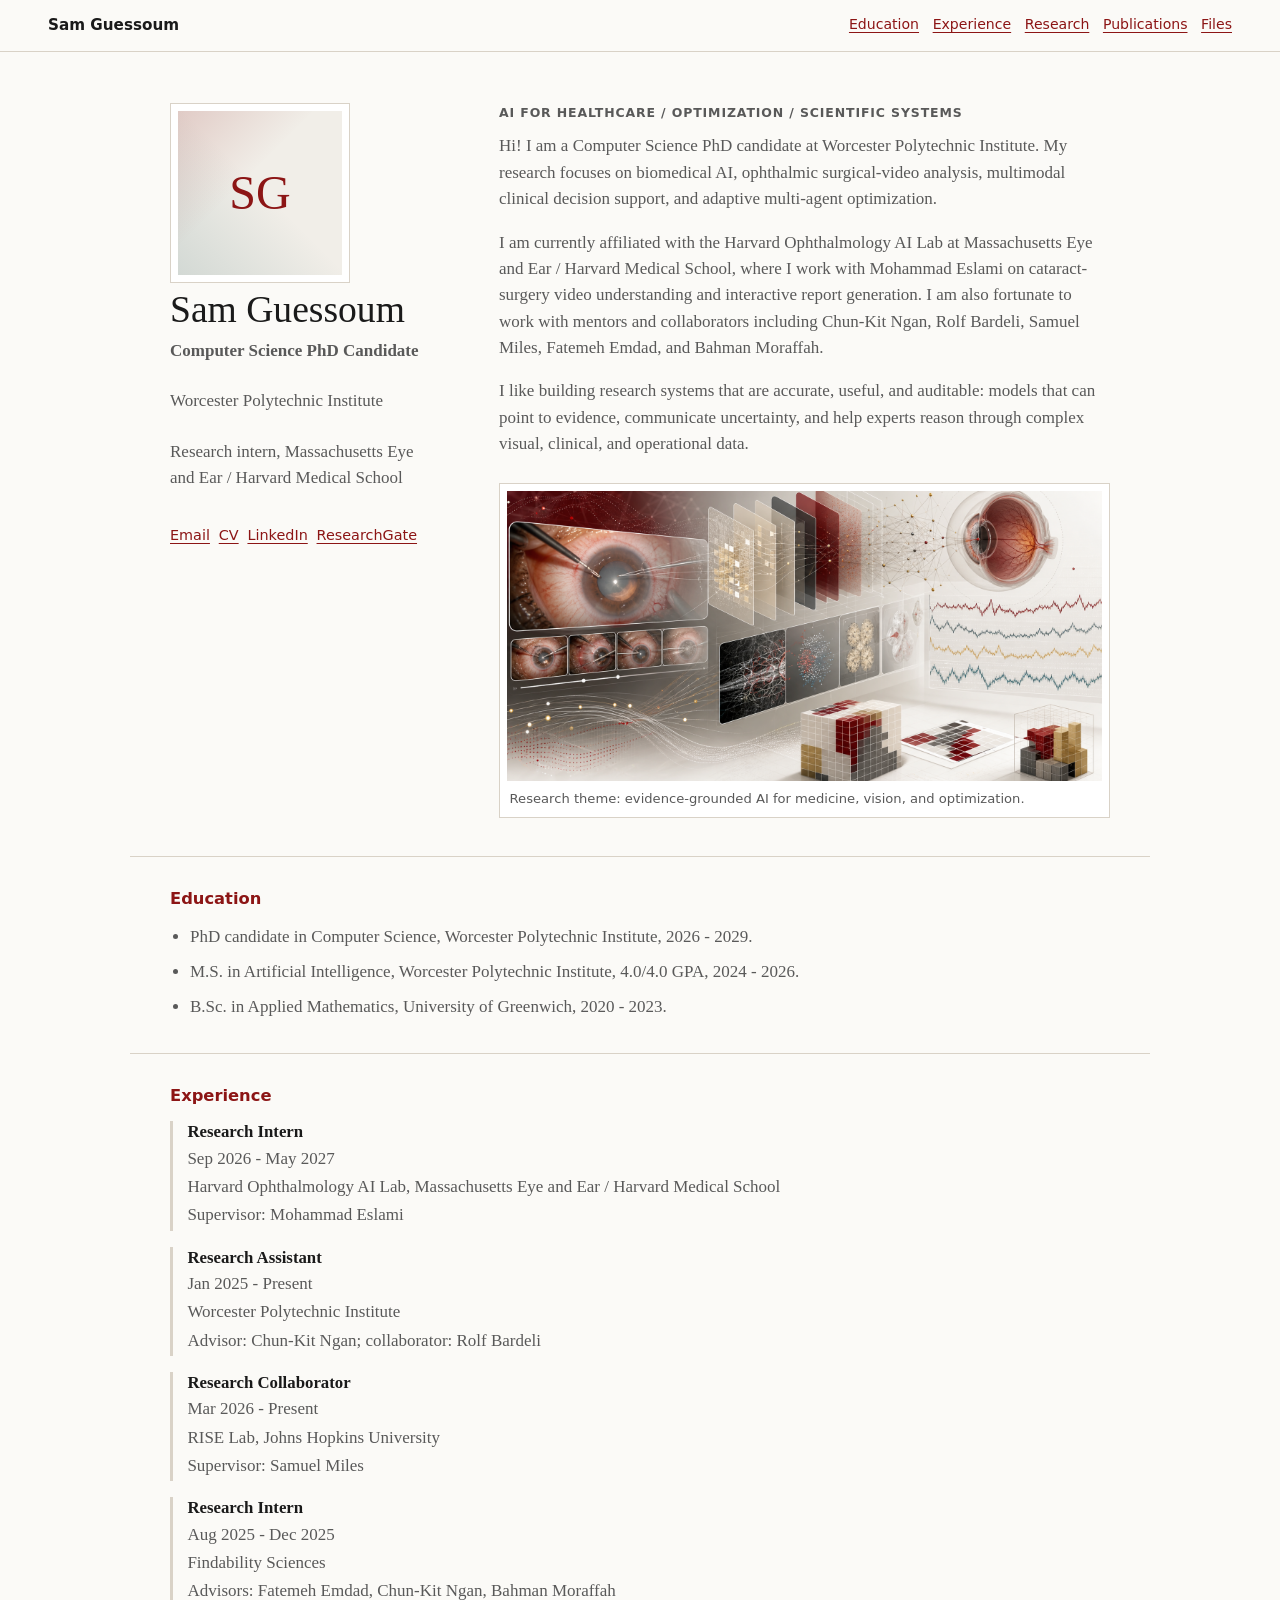
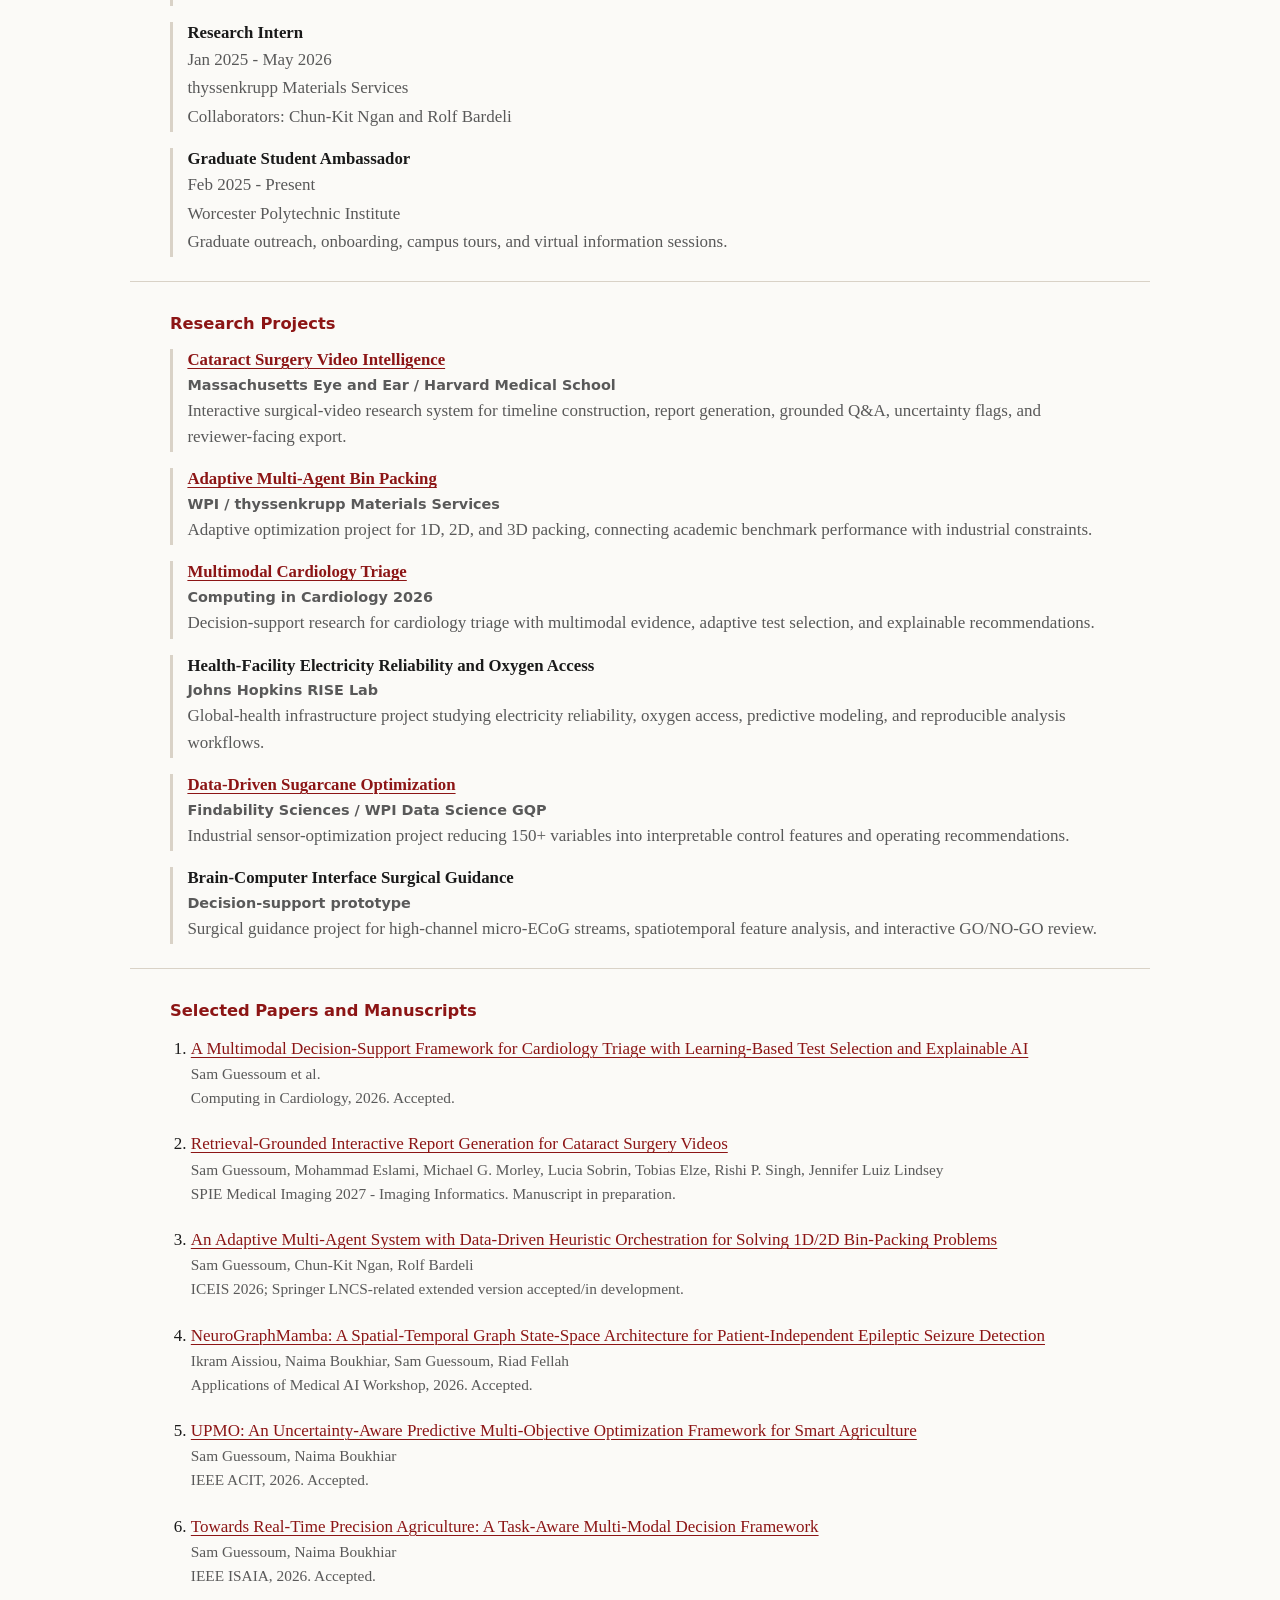
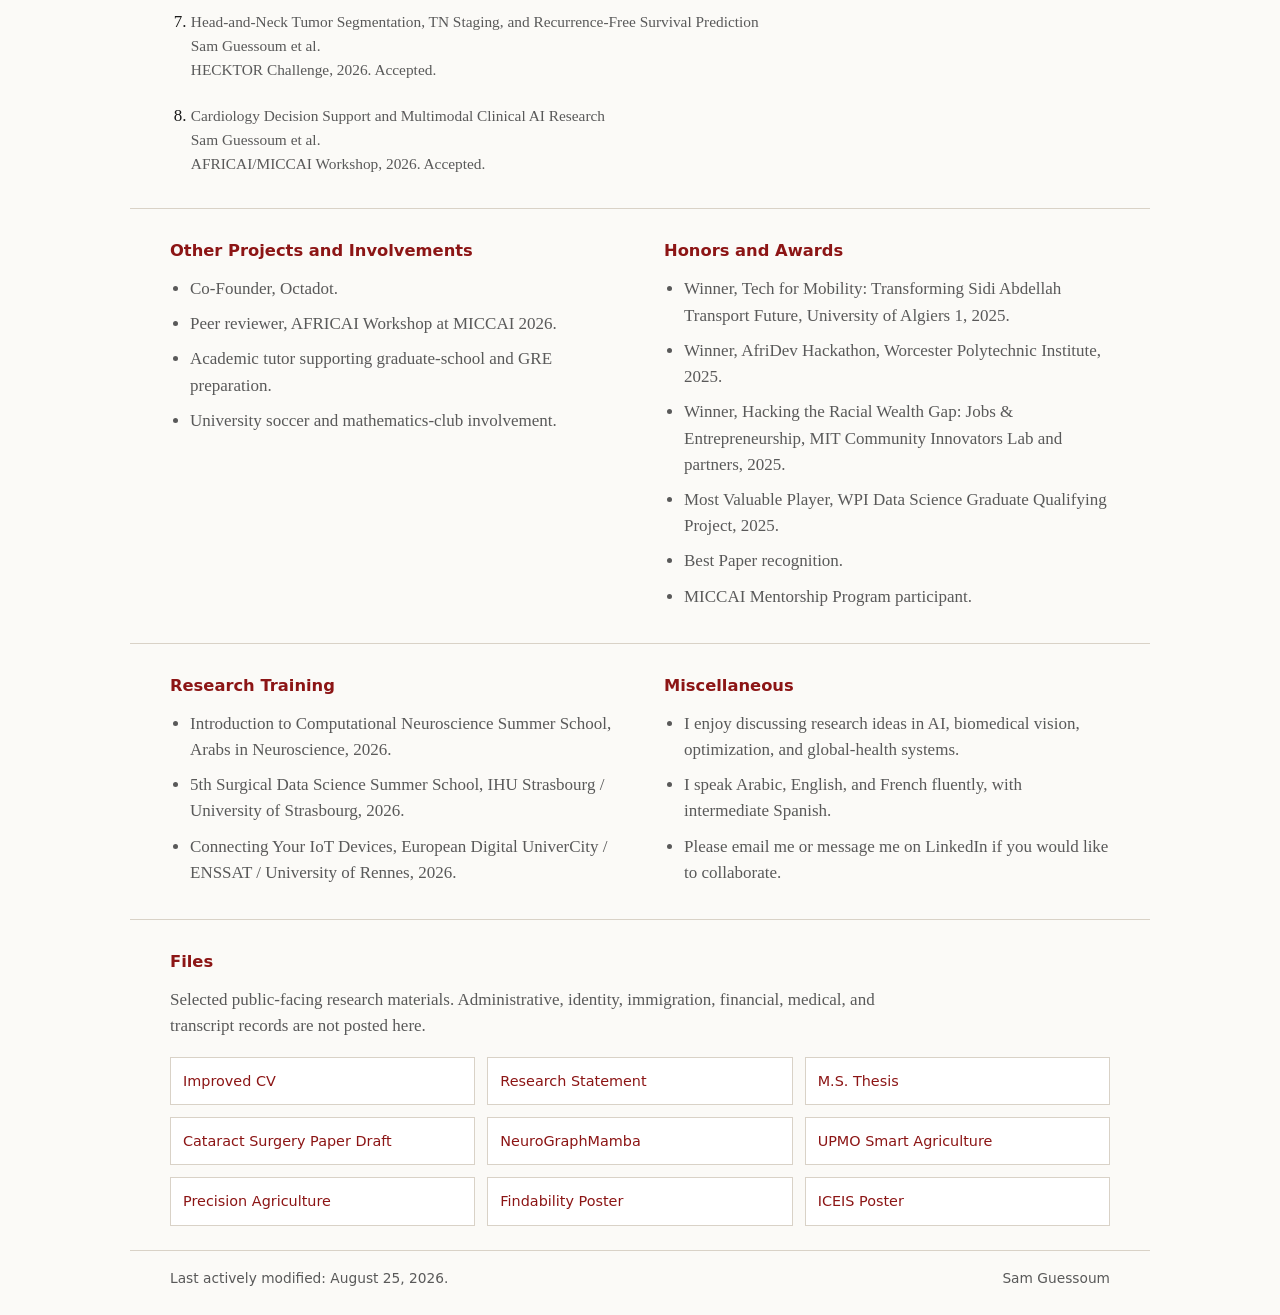
==== index.html @ 472cf91d "Create academic research portfolio" ====
<!doctype html>
<html lang="en">
  <head>
    <meta charset="utf-8">
    <meta name="viewport" content="width=device-width, initial-scale=1">
    <title>Sam Guessoum | AI Research Portfolio</title>
    <meta name="description" content="Research portfolio for Sam Guessoum, WPI Computer Science PhD candidate and Massachusetts Eye and Ear / Harvard Medical School research intern.">
    <link rel="stylesheet" href="styles.css">
  </head>
  <body>
    <header class="site-header">
      <a class="wordmark" href="#top">Sam Guessoum</a>
      <nav aria-label="Main navigation">
        <a href="#education">Education</a>
        <a href="#experience">Experience</a>
        <a href="#research">Research</a>
        <a href="#publications">Publications</a>
        <a href="#files">Files</a>
      </nav>
    </header>

    <main>
      <section class="intro" id="top">
        <aside class="profile-card">
          <div class="portrait-wrap">
            <div class="portrait" aria-label="Sam Guessoum portrait placeholder">SG</div>
          </div>
          <h1>Sam Guessoum</h1>
          <p class="role">Computer Science PhD Candidate</p>
          <p>Worcester Polytechnic Institute</p>
          <p>Research intern, Massachusetts Eye and Ear / Harvard Medical School</p>
          <div class="link-row">
            <a href="mailto:msguessoum@wpi.edu">Email</a>
            <a href="files/Sam_Guessoum_Research_Resume_Improved.pdf">CV</a>
            <a href="https://www.linkedin.com/in/sam-guessoum-665b43162" target="_blank" rel="noreferrer">LinkedIn</a>
            <a href="https://www.researchgate.net/profile/Sam-Guessoum" target="_blank" rel="noreferrer">ResearchGate</a>
          </div>
        </aside>

        <div class="intro-copy">
          <p class="kicker">AI for healthcare / optimization / scientific systems</p>
          <p>
            Hi! I am a Computer Science PhD candidate at Worcester Polytechnic Institute.
            My research focuses on biomedical AI, ophthalmic surgical-video analysis,
            multimodal clinical decision support, and adaptive multi-agent optimization.
          </p>
          <p>
            I am currently affiliated with the Harvard Ophthalmology AI Lab at
            Massachusetts Eye and Ear / Harvard Medical School, where I work with
            Mohammad Eslami on cataract-surgery video understanding and interactive
            report generation. I am also fortunate to work with mentors and
            collaborators including Chun-Kit Ngan, Rolf Bardeli, Samuel Miles,
            Fatemeh Emdad, and Bahman Moraffah.
          </p>
          <p>
            I like building research systems that are accurate, useful, and auditable:
            models that can point to evidence, communicate uncertainty, and help
            experts reason through complex visual, clinical, and operational data.
          </p>
          <figure class="research-image">
            <img src="images/research-visual.png" alt="Biomedical AI and optimization research visual">
            <figcaption>Research theme: evidence-grounded AI for medicine, vision, and optimization.</figcaption>
          </figure>
        </div>
      </section>

      <section class="section" id="education">
        <h2>Education</h2>
        <ul>
          <li>PhD candidate in Computer Science, Worcester Polytechnic Institute, 2026 - 2029.</li>
          <li>M.S. in Artificial Intelligence, Worcester Polytechnic Institute, 4.0/4.0 GPA, 2024 - 2026.</li>
          <li>B.Sc. in Applied Mathematics, University of Greenwich, 2020 - 2023.</li>
        </ul>
      </section>

      <section class="section" id="experience">
        <h2>Experience</h2>
        <div class="experience-list">
          <article>
            <h3>Research Intern</h3>
            <p>Sep 2026 - May 2027</p>
            <p>Harvard Ophthalmology AI Lab, Massachusetts Eye and Ear / Harvard Medical School</p>
            <p>Supervisor: Mohammad Eslami</p>
          </article>
          <article>
            <h3>Research Assistant</h3>
            <p>Jan 2025 - Present</p>
            <p>Worcester Polytechnic Institute</p>
            <p>Advisor: Chun-Kit Ngan; collaborator: Rolf Bardeli</p>
          </article>
          <article>
            <h3>Research Collaborator</h3>
            <p>Mar 2026 - Present</p>
            <p>RISE Lab, Johns Hopkins University</p>
            <p>Supervisor: Samuel Miles</p>
          </article>
          <article>
            <h3>Research Intern</h3>
            <p>Aug 2025 - Dec 2025</p>
            <p>Findability Sciences</p>
            <p>Advisors: Fatemeh Emdad, Chun-Kit Ngan, Bahman Moraffah</p>
          </article>
          <article>
            <h3>Research Intern</h3>
            <p>Jan 2025 - May 2026</p>
            <p>thyssenkrupp Materials Services</p>
            <p>Collaborators: Chun-Kit Ngan and Rolf Bardeli</p>
          </article>
          <article>
            <h3>Graduate Student Ambassador</h3>
            <p>Feb 2025 - Present</p>
            <p>Worcester Polytechnic Institute</p>
            <p>Graduate outreach, onboarding, campus tours, and virtual information sessions.</p>
          </article>
        </div>
      </section>

      <section class="section" id="research">
        <h2>Research Projects</h2>
        <div class="project-list">
          <article>
            <h3><a href="files/Cataract_Surgery_Report_Generation_SPIE_2027_Draft.pdf">Cataract Surgery Video Intelligence</a></h3>
            <p class="status">Massachusetts Eye and Ear / Harvard Medical School</p>
            <p>Interactive surgical-video research system for timeline construction, report generation, grounded Q&A, uncertainty flags, and reviewer-facing export.</p>
          </article>
          <article>
            <h3><a href="files/Sam_Guessoum_MS_Thesis_Bin_Packing.pdf">Adaptive Multi-Agent Bin Packing</a></h3>
            <p class="status">WPI / thyssenkrupp Materials Services</p>
            <p>Adaptive optimization project for 1D, 2D, and 3D packing, connecting academic benchmark performance with industrial constraints.</p>
          </article>
          <article>
            <h3><a href="https://cinc.org/2026/Program/accepted/551.html" target="_blank" rel="noreferrer">Multimodal Cardiology Triage</a></h3>
            <p class="status">Computing in Cardiology 2026</p>
            <p>Decision-support research for cardiology triage with multimodal evidence, adaptive test selection, and explainable recommendations.</p>
          </article>
          <article>
            <h3>Health-Facility Electricity Reliability and Oxygen Access</h3>
            <p class="status">Johns Hopkins RISE Lab</p>
            <p>Global-health infrastructure project studying electricity reliability, oxygen access, predictive modeling, and reproducible analysis workflows.</p>
          </article>
          <article>
            <h3><a href="files/Data_Driven_Optimization_Sugarcane_Milling_Poster.pdf">Data-Driven Sugarcane Optimization</a></h3>
            <p class="status">Findability Sciences / WPI Data Science GQP</p>
            <p>Industrial sensor-optimization project reducing 150+ variables into interpretable control features and operating recommendations.</p>
          </article>
          <article>
            <h3>Brain-Computer Interface Surgical Guidance</h3>
            <p class="status">Decision-support prototype</p>
            <p>Surgical guidance project for high-channel micro-ECoG streams, spatiotemporal feature analysis, and interactive GO/NO-GO review.</p>
          </article>
        </div>
      </section>

      <section class="section" id="publications">
        <h2>Selected Papers and Manuscripts</h2>
        <ol class="paper-list">
          <li>
            <a href="https://cinc.org/2026/Program/accepted/551.html" target="_blank" rel="noreferrer">A Multimodal Decision-Support Framework for Cardiology Triage with Learning-Based Test Selection and Explainable AI</a>
            <span>Sam Guessoum et al.</span>
            <span>Computing in Cardiology, 2026. Accepted.</span>
          </li>
          <li>
            <a href="files/Cataract_Surgery_Report_Generation_SPIE_2027_Draft.pdf">Retrieval-Grounded Interactive Report Generation for Cataract Surgery Videos</a>
            <span>Sam Guessoum, Mohammad Eslami, Michael G. Morley, Lucia Sobrin, Tobias Elze, Rishi P. Singh, Jennifer Luiz Lindsey</span>
            <span>SPIE Medical Imaging 2027 - Imaging Informatics. Manuscript in preparation.</span>
          </li>
          <li>
            <a href="https://www.researchgate.net/publication/403581738_An_Adaptive_Multi-Agent_System_with_Data-Driven_Heuristic_Orchestration_for_Solving_1D2D_Bin-Packing_Problems" target="_blank" rel="noreferrer">An Adaptive Multi-Agent System with Data-Driven Heuristic Orchestration for Solving 1D/2D Bin-Packing Problems</a>
            <span>Sam Guessoum, Chun-Kit Ngan, Rolf Bardeli</span>
            <span>ICEIS 2026; Springer LNCS-related extended version accepted/in development.</span>
          </li>
          <li>
            <a href="files/NeuroGraphMamba_AMAI_2026.pdf">NeuroGraphMamba: A Spatial-Temporal Graph State-Space Architecture for Patient-Independent Epileptic Seizure Detection</a>
            <span>Ikram Aissiou, Naima Boukhiar, Sam Guessoum, Riad Fellah</span>
            <span>Applications of Medical AI Workshop, 2026. Accepted.</span>
          </li>
          <li>
            <a href="files/UPMO_ACIT_2026.pdf">UPMO: An Uncertainty-Aware Predictive Multi-Objective Optimization Framework for Smart Agriculture</a>
            <span>Sam Guessoum, Naima Boukhiar</span>
            <span>IEEE ACIT, 2026. Accepted.</span>
          </li>
          <li>
            <a href="files/Towards_RealTime_Precision_Agriculture_ISAIA_2026.pdf">Towards Real-Time Precision Agriculture: A Task-Aware Multi-Modal Decision Framework</a>
            <span>Sam Guessoum, Naima Boukhiar</span>
            <span>IEEE ISAIA, 2026. Accepted.</span>
          </li>
          <li>
            <span>Head-and-Neck Tumor Segmentation, TN Staging, and Recurrence-Free Survival Prediction</span>
            <span>Sam Guessoum et al.</span>
            <span>HECKTOR Challenge, 2026. Accepted.</span>
          </li>
          <li>
            <span>Cardiology Decision Support and Multimodal Clinical AI Research</span>
            <span>Sam Guessoum et al.</span>
            <span>AFRICAI/MICCAI Workshop, 2026. Accepted.</span>
          </li>
        </ol>
      </section>

      <section class="section split">
        <div>
          <h2>Other Projects and Involvements</h2>
          <ul>
            <li>Co-Founder, Octadot.</li>
            <li>Peer reviewer, AFRICAI Workshop at MICCAI 2026.</li>
            <li>Academic tutor supporting graduate-school and GRE preparation.</li>
            <li>University soccer and mathematics-club involvement.</li>
          </ul>
        </div>
        <div>
          <h2>Honors and Awards</h2>
          <ul>
            <li>Winner, Tech for Mobility: Transforming Sidi Abdellah Transport Future, University of Algiers 1, 2025.</li>
            <li>Winner, AfriDev Hackathon, Worcester Polytechnic Institute, 2025.</li>
            <li>Winner, Hacking the Racial Wealth Gap: Jobs & Entrepreneurship, MIT Community Innovators Lab and partners, 2025.</li>
            <li>Most Valuable Player, WPI Data Science Graduate Qualifying Project, 2025.</li>
            <li>Best Paper recognition.</li>
            <li>MICCAI Mentorship Program participant.</li>
          </ul>
        </div>
      </section>

      <section class="section split">
        <div>
          <h2>Research Training</h2>
          <ul>
            <li>Introduction to Computational Neuroscience Summer School, Arabs in Neuroscience, 2026.</li>
            <li>5th Surgical Data Science Summer School, IHU Strasbourg / University of Strasbourg, 2026.</li>
            <li>Connecting Your IoT Devices, European Digital UniverCity / ENSSAT / University of Rennes, 2026.</li>
          </ul>
        </div>
        <div>
          <h2>Miscellaneous</h2>
          <ul>
            <li>I enjoy discussing research ideas in AI, biomedical vision, optimization, and global-health systems.</li>
            <li>I speak Arabic, English, and French fluently, with intermediate Spanish.</li>
            <li>Please email me or message me on LinkedIn if you would like to collaborate.</li>
          </ul>
        </div>
      </section>

      <section class="section files-section" id="files">
        <h2>Files</h2>
        <p>
          Selected public-facing research materials. Administrative, identity,
          immigration, financial, medical, and transcript records are not posted here.
        </p>
        <div class="file-grid">
          <a href="files/Sam_Guessoum_Research_Resume_Improved.pdf">Improved CV</a>
          <a href="files/Sam_Guessoum_Research_Statement.pdf">Research Statement</a>
          <a href="files/Sam_Guessoum_MS_Thesis_Bin_Packing.pdf">M.S. Thesis</a>
          <a href="files/Cataract_Surgery_Report_Generation_SPIE_2027_Draft.pdf">Cataract Surgery Paper Draft</a>
          <a href="files/NeuroGraphMamba_AMAI_2026.pdf">NeuroGraphMamba</a>
          <a href="files/UPMO_ACIT_2026.pdf">UPMO Smart Agriculture</a>
          <a href="files/Towards_RealTime_Precision_Agriculture_ISAIA_2026.pdf">Precision Agriculture</a>
          <a href="files/Data_Driven_Optimization_Sugarcane_Milling_Poster.pdf">Findability Poster</a>
          <a href="files/Adaptive_Multi_Agent_Bin_Packing_Poster_ICEIS_2026.pdf">ICEIS Poster</a>
        </div>
      </section>
    </main>

    <footer>
      <span>Last actively modified: August 25, 2026.</span>
      <span>Sam Guessoum</span>
    </footer>
  </body>
</html>
---- styles.css ----
:root {
  --page: #fbfaf7;
  --ink: #1a1a1a;
  --muted: #595959;
  --line: #d9d2c7;
  --link: #8c1515;
  --soft: #f1eee8;
  --paper: #ffffff;
}

* {
  box-sizing: border-box;
}

html {
  scroll-behavior: smooth;
}

body {
  margin: 0;
  background: var(--page);
  color: var(--ink);
  font-family: Georgia, "Times New Roman", serif;
  font-size: 17px;
  line-height: 1.55;
}

a {
  color: var(--link);
  text-decoration: underline;
  text-decoration-thickness: 1px;
  text-underline-offset: 3px;
}

a:hover {
  color: #5f0f0f;
}

img {
  max-width: 100%;
}

.site-header {
  position: sticky;
  top: 0;
  z-index: 10;
  display: flex;
  align-items: center;
  justify-content: space-between;
  gap: 1rem;
  border-bottom: 1px solid var(--line);
  background: rgb(251 250 247 / 94%);
  padding: 0.85rem clamp(1.1rem, 4vw, 3rem);
  backdrop-filter: blur(14px);
}

.wordmark {
  color: var(--ink);
  font-family: ui-sans-serif, system-ui, -apple-system, BlinkMacSystemFont, "Segoe UI", sans-serif;
  font-size: 0.95rem;
  font-weight: 750;
  text-decoration: none;
}

.site-header nav {
  display: flex;
  flex-wrap: wrap;
  gap: 0.85rem;
  font-family: ui-sans-serif, system-ui, -apple-system, BlinkMacSystemFont, "Segoe UI", sans-serif;
  font-size: 0.88rem;
}

.intro,
.section,
footer {
  max-width: 1020px;
  margin: 0 auto;
  padding-left: clamp(1.1rem, 4vw, 2.5rem);
  padding-right: clamp(1.1rem, 4vw, 2.5rem);
}

.intro {
  display: grid;
  grid-template-columns: 265px minmax(0, 1fr);
  gap: clamp(2rem, 6vw, 4rem);
  align-items: start;
  padding-top: 3.2rem;
  padding-bottom: 2.4rem;
}

.profile-card {
  position: sticky;
  top: 5rem;
  display: grid;
  gap: 0.45rem;
}

.portrait-wrap {
  width: 180px;
  max-width: 100%;
  border: 1px solid var(--line);
  background: var(--paper);
  padding: 0.45rem;
}

.portrait {
  display: grid;
  width: 100%;
  aspect-ratio: 1;
  place-items: center;
  background:
    linear-gradient(135deg, rgb(140 21 21 / 16%), transparent 42%),
    linear-gradient(45deg, rgb(53 106 109 / 16%), transparent 52%),
    var(--soft);
  color: var(--link);
  font-size: 3rem;
}

h1,
h2,
h3,
p {
  margin-top: 0;
}

h1 {
  margin-bottom: 0.05rem;
  font-size: 2.35rem;
  font-weight: 500;
  line-height: 1.05;
}

h2 {
  margin-bottom: 0.8rem;
  color: var(--link);
  font-family: ui-sans-serif, system-ui, -apple-system, BlinkMacSystemFont, "Segoe UI", sans-serif;
  font-size: 1.02rem;
  font-weight: 780;
  letter-spacing: 0;
}

h3 {
  margin-bottom: 0.12rem;
  font-size: 1.05rem;
  line-height: 1.35;
}

.role {
  color: var(--link);
  font-weight: 700;
}

.profile-card p,
.intro-copy p,
.section p,
li,
footer {
  color: var(--muted);
}

.link-row {
  display: flex;
  flex-wrap: wrap;
  gap: 0.55rem;
  margin-top: 0.5rem;
  font-family: ui-sans-serif, system-ui, -apple-system, BlinkMacSystemFont, "Segoe UI", sans-serif;
  font-size: 0.9rem;
}

.kicker {
  margin-bottom: 0.7rem;
  color: var(--link);
  font-family: ui-sans-serif, system-ui, -apple-system, BlinkMacSystemFont, "Segoe UI", sans-serif;
  font-size: 0.78rem;
  font-weight: 780;
  letter-spacing: 0.07em;
  text-transform: uppercase;
}

.research-image {
  margin: 1.6rem 0 0;
  border: 1px solid var(--line);
  background: var(--paper);
  padding: 0.45rem;
}

.research-image img {
  display: block;
  aspect-ratio: 2.05;
  object-fit: cover;
}

.research-image figcaption {
  padding: 0.5rem 0.15rem 0;
  color: var(--muted);
  font-family: ui-sans-serif, system-ui, -apple-system, BlinkMacSystemFont, "Segoe UI", sans-serif;
  font-size: 0.82rem;
}

.section {
  border-top: 1px solid var(--line);
  padding-top: 1.8rem;
  padding-bottom: 1.5rem;
}

ul,
ol {
  margin: 0;
  padding-left: 1.25rem;
}

li {
  margin-bottom: 0.55rem;
}

.experience-list,
.project-list {
  display: grid;
  gap: 1rem;
}

.experience-list article,
.project-list article {
  border-left: 3px solid var(--line);
  padding-left: 0.9rem;
}

.experience-list p,
.project-list p {
  margin-bottom: 0.12rem;
}

.status {
  color: var(--link);
  font-family: ui-sans-serif, system-ui, -apple-system, BlinkMacSystemFont, "Segoe UI", sans-serif;
  font-size: 0.9rem;
  font-weight: 650;
}

.paper-list {
  display: grid;
  gap: 0.8rem;
  padding-left: 1.3rem;
}

.paper-list li {
  color: var(--ink);
}

.paper-list a,
.paper-list span {
  display: block;
}

.paper-list span {
  color: var(--muted);
  font-size: 0.96rem;
}

.split {
  display: grid;
  grid-template-columns: repeat(2, minmax(0, 1fr));
  gap: clamp(1.5rem, 4vw, 3rem);
}

.files-section p {
  max-width: 720px;
}

.file-grid {
  display: grid;
  grid-template-columns: repeat(3, minmax(0, 1fr));
  gap: 0.75rem;
  margin-top: 1rem;
  font-family: ui-sans-serif, system-ui, -apple-system, BlinkMacSystemFont, "Segoe UI", sans-serif;
  font-size: 0.9rem;
}

.file-grid a {
  border: 1px solid var(--line);
  background: var(--paper);
  padding: 0.75rem;
  text-decoration: none;
}

footer {
  display: flex;
  justify-content: space-between;
  gap: 1rem;
  border-top: 1px solid var(--line);
  padding-top: 1.1rem;
  padding-bottom: 1.6rem;
  font-family: ui-sans-serif, system-ui, -apple-system, BlinkMacSystemFont, "Segoe UI", sans-serif;
  font-size: 0.86rem;
}

@media (max-width: 760px) {
  .site-header,
  footer {
    align-items: flex-start;
    flex-direction: column;
  }

  .intro,
  .split,
  .file-grid {
    grid-template-columns: 1fr;
  }

  .profile-card {
    position: static;
  }

  .portrait-wrap {
    width: 150px;
  }
}
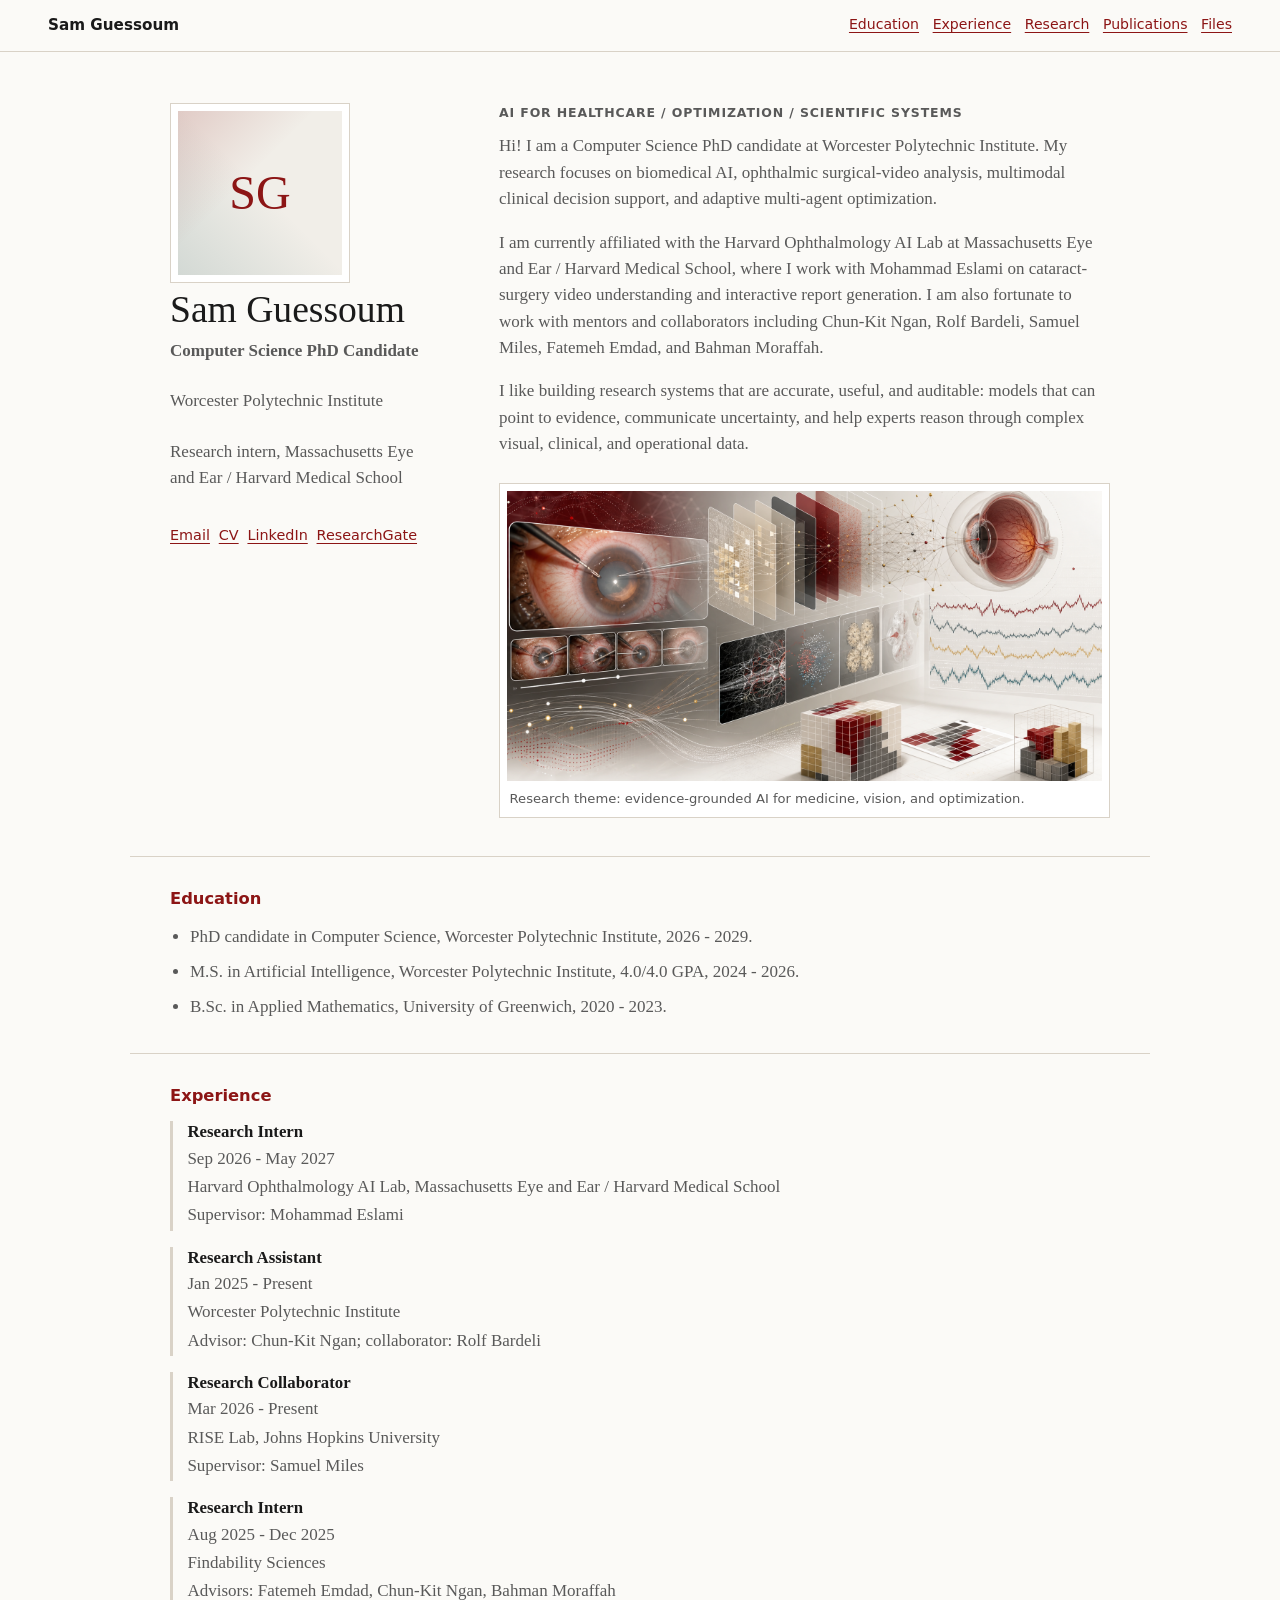
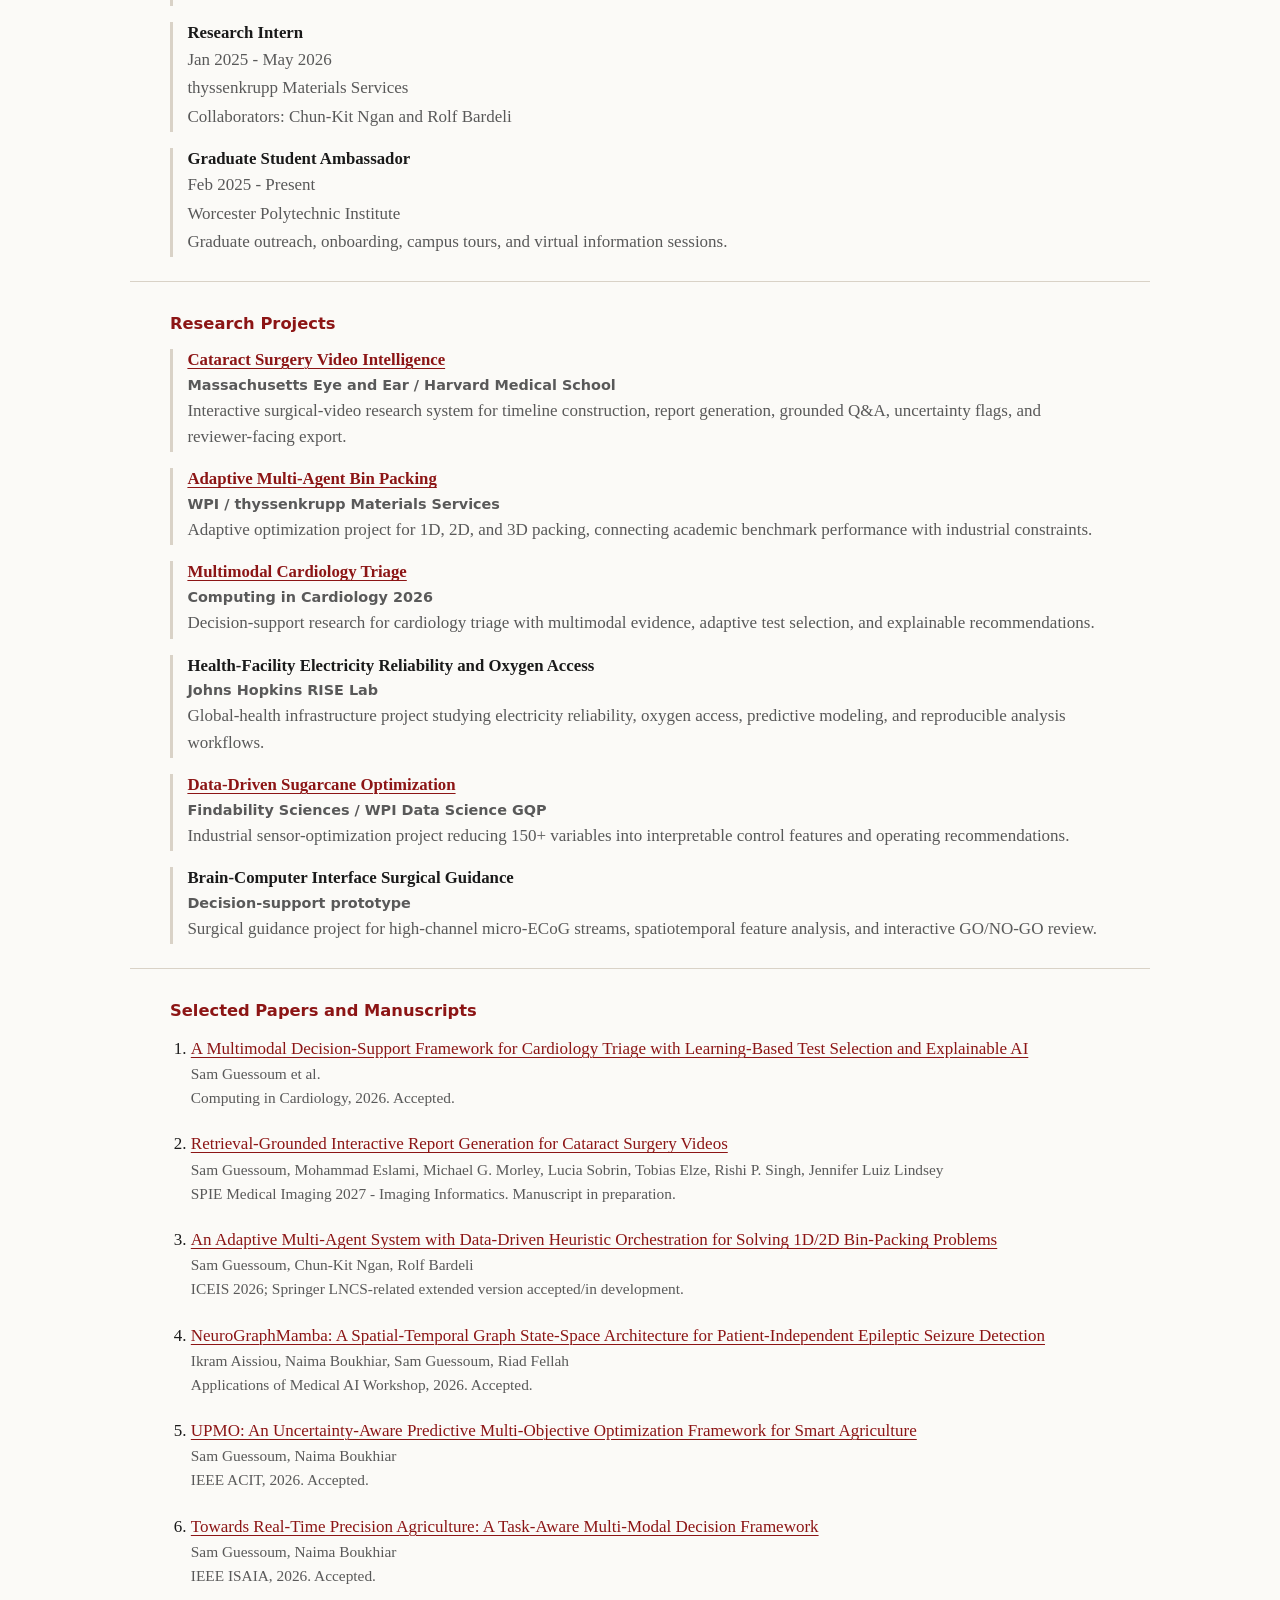
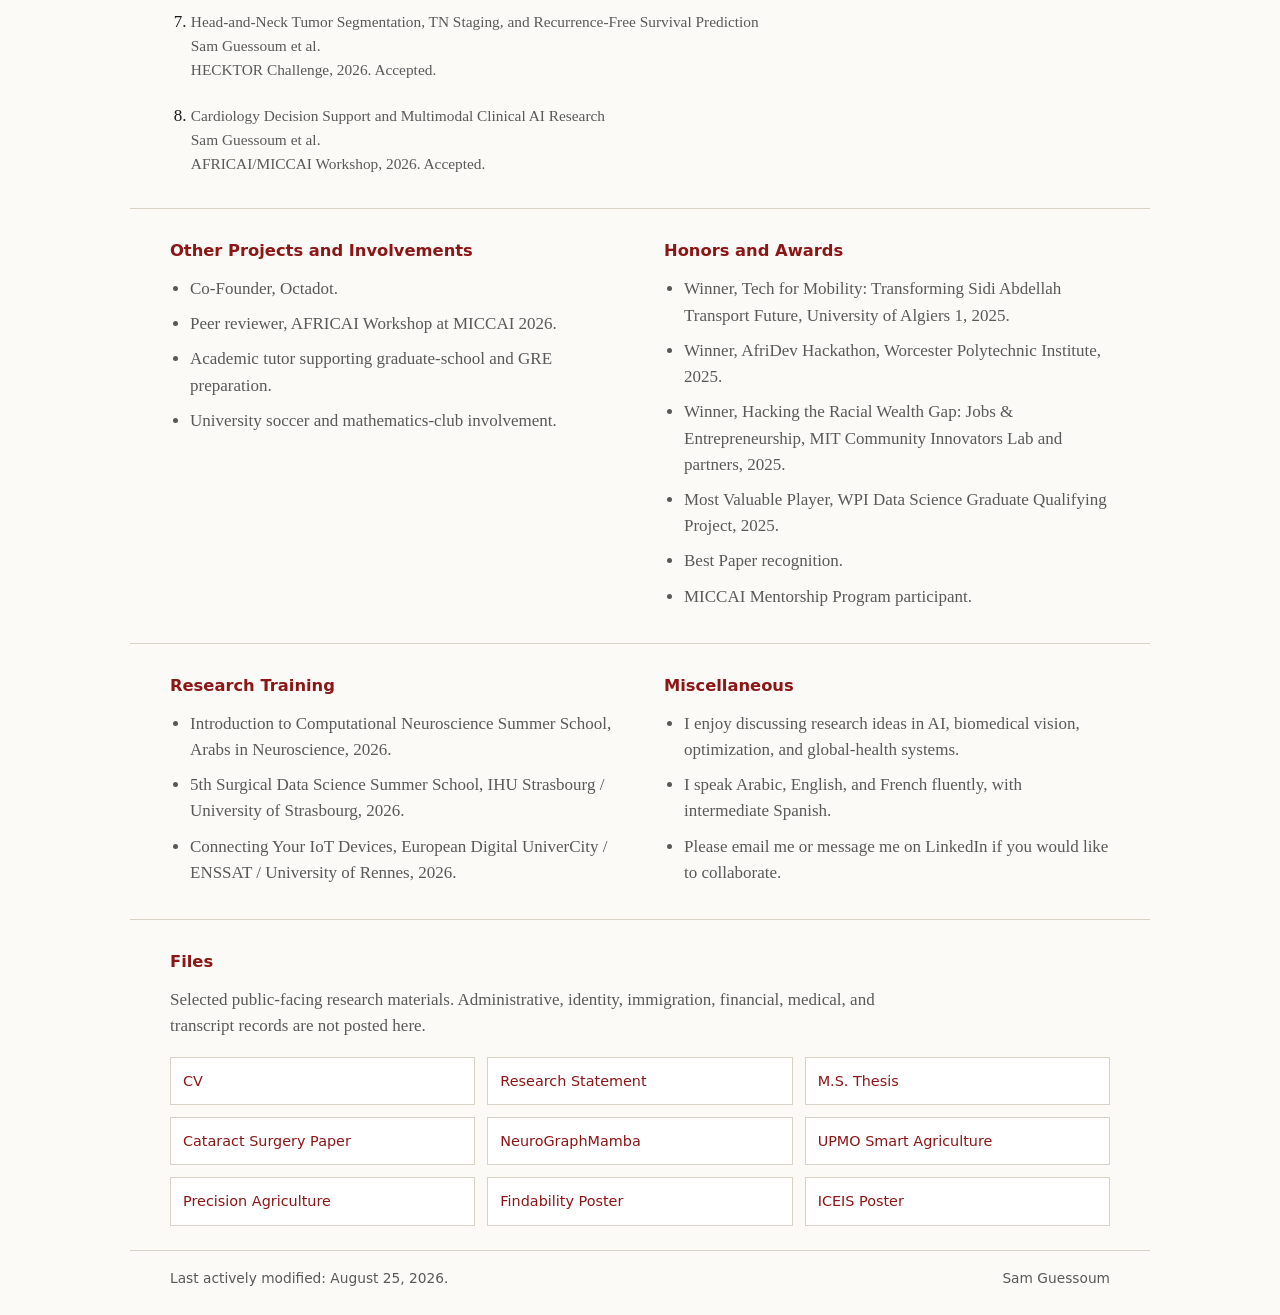
==== commit 869c3693: "Update CV and Cataract Surgery Paper links" ====
--- a/index.html
+++ b/index.html
@@ -246,10 +246,10 @@
           immigration, financial, medical, and transcript records are not posted here.
         </p>
         <div class="file-grid">
-          <a href="files/Sam_Guessoum_Research_Resume_Improved.pdf">Improved CV</a>
+          <a href="files/Sam_Guessoum_Research_Resume_Improved.pdf">CV</a>
           <a href="files/Sam_Guessoum_Research_Statement.pdf">Research Statement</a>
           <a href="files/Sam_Guessoum_MS_Thesis_Bin_Packing.pdf">M.S. Thesis</a>
-          <a href="files/Cataract_Surgery_Report_Generation_SPIE_2027_Draft.pdf">Cataract Surgery Paper Draft</a>
+          <a href="files/Cataract_Surgery_Report_Generation_SPIE_2027_Draft.pdf">Cataract Surgery Paper</a>
           <a href="files/NeuroGraphMamba_AMAI_2026.pdf">NeuroGraphMamba</a>
           <a href="files/UPMO_ACIT_2026.pdf">UPMO Smart Agriculture</a>
           <a href="files/Towards_RealTime_Precision_Agriculture_ISAIA_2026.pdf">Precision Agriculture</a>
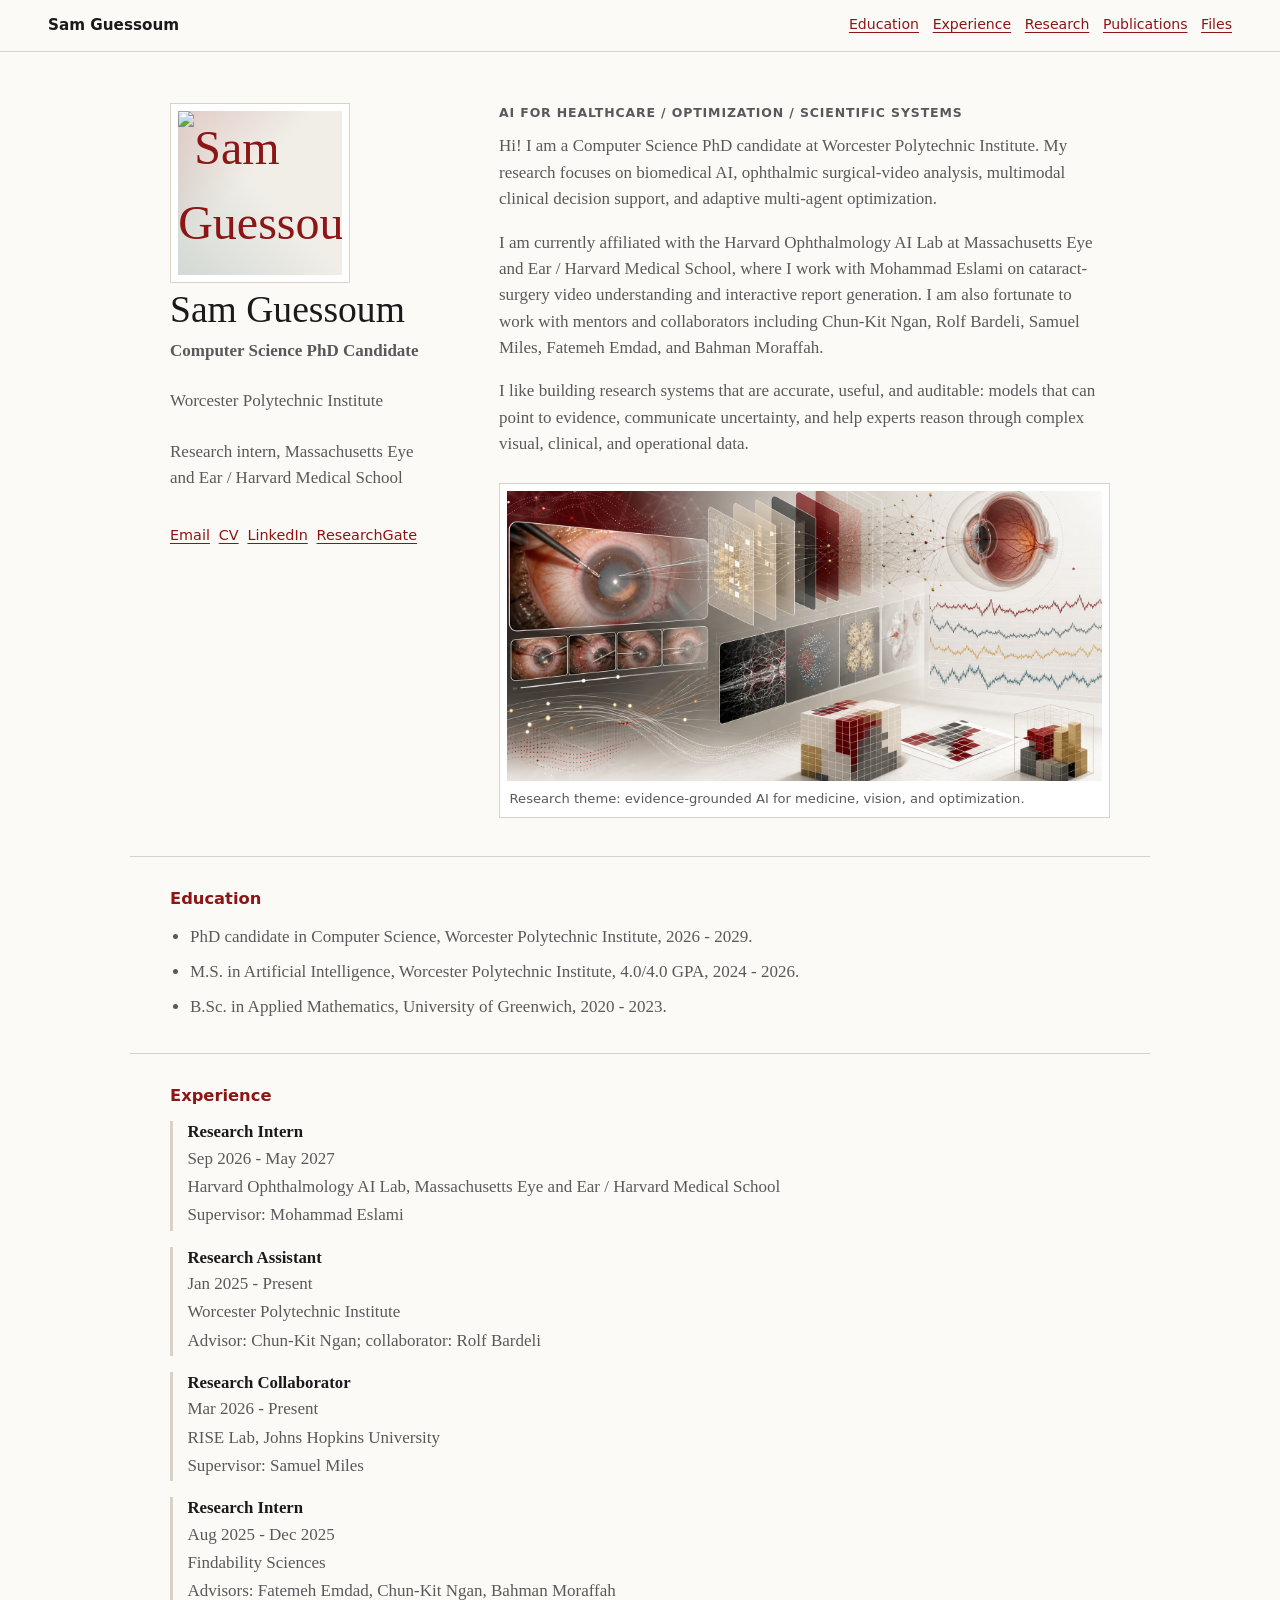
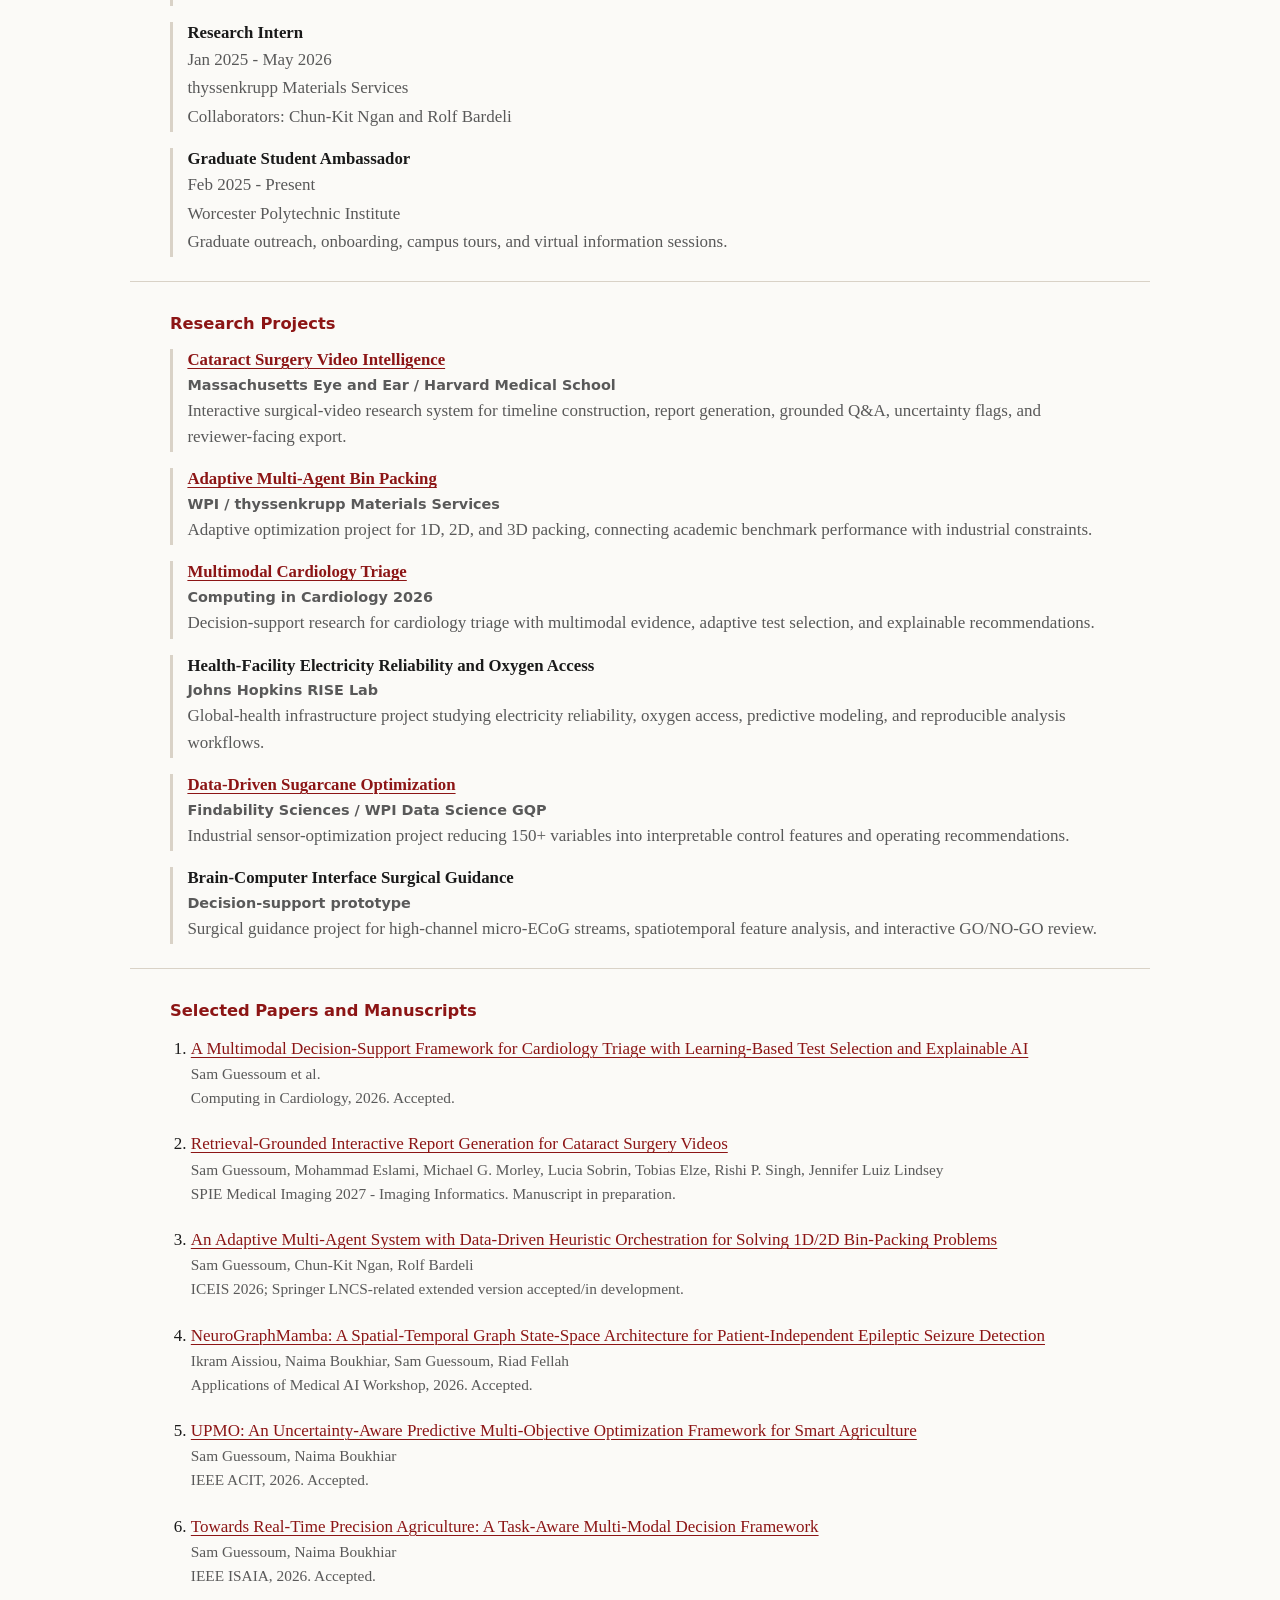
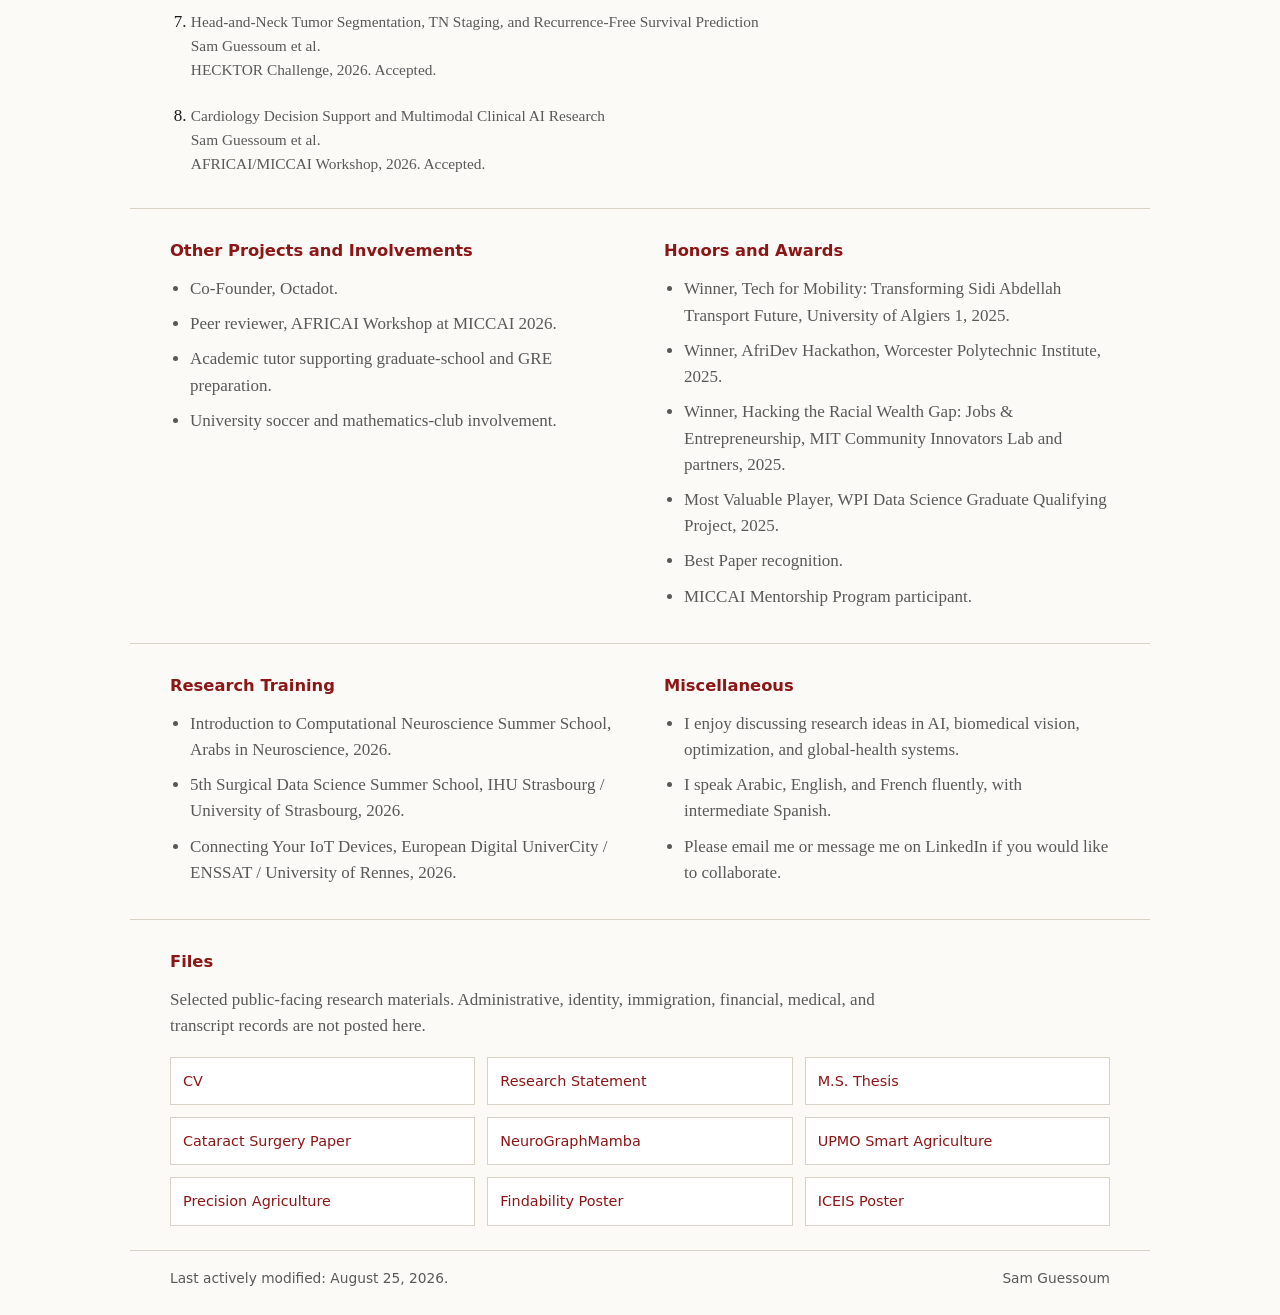
==== commit 0a8a629b: "Update profile image for Sam Guessoum Replaced portrait placeholder with an image of Sam Guessoum." ====
--- a/index.html
+++ b/index.html
@@ -22,9 +22,13 @@
     <main>
       <section class="intro" id="top">
         <aside class="profile-card">
-          <div class="portrait-wrap">
-            <div class="portrait" aria-label="Sam Guessoum portrait placeholder">SG</div>
-          </div>
+        <div class="portrait-wrap">
+        <img
+          class="portrait"
+          src="images/sam-conference-profile.png"
+          alt="Sam Guessoum speaking at an AI research conference"
+        >
+      </div>
           <h1>Sam Guessoum</h1>
           <p class="role">Computer Science PhD Candidate</p>
           <p>Worcester Polytechnic Institute</p>
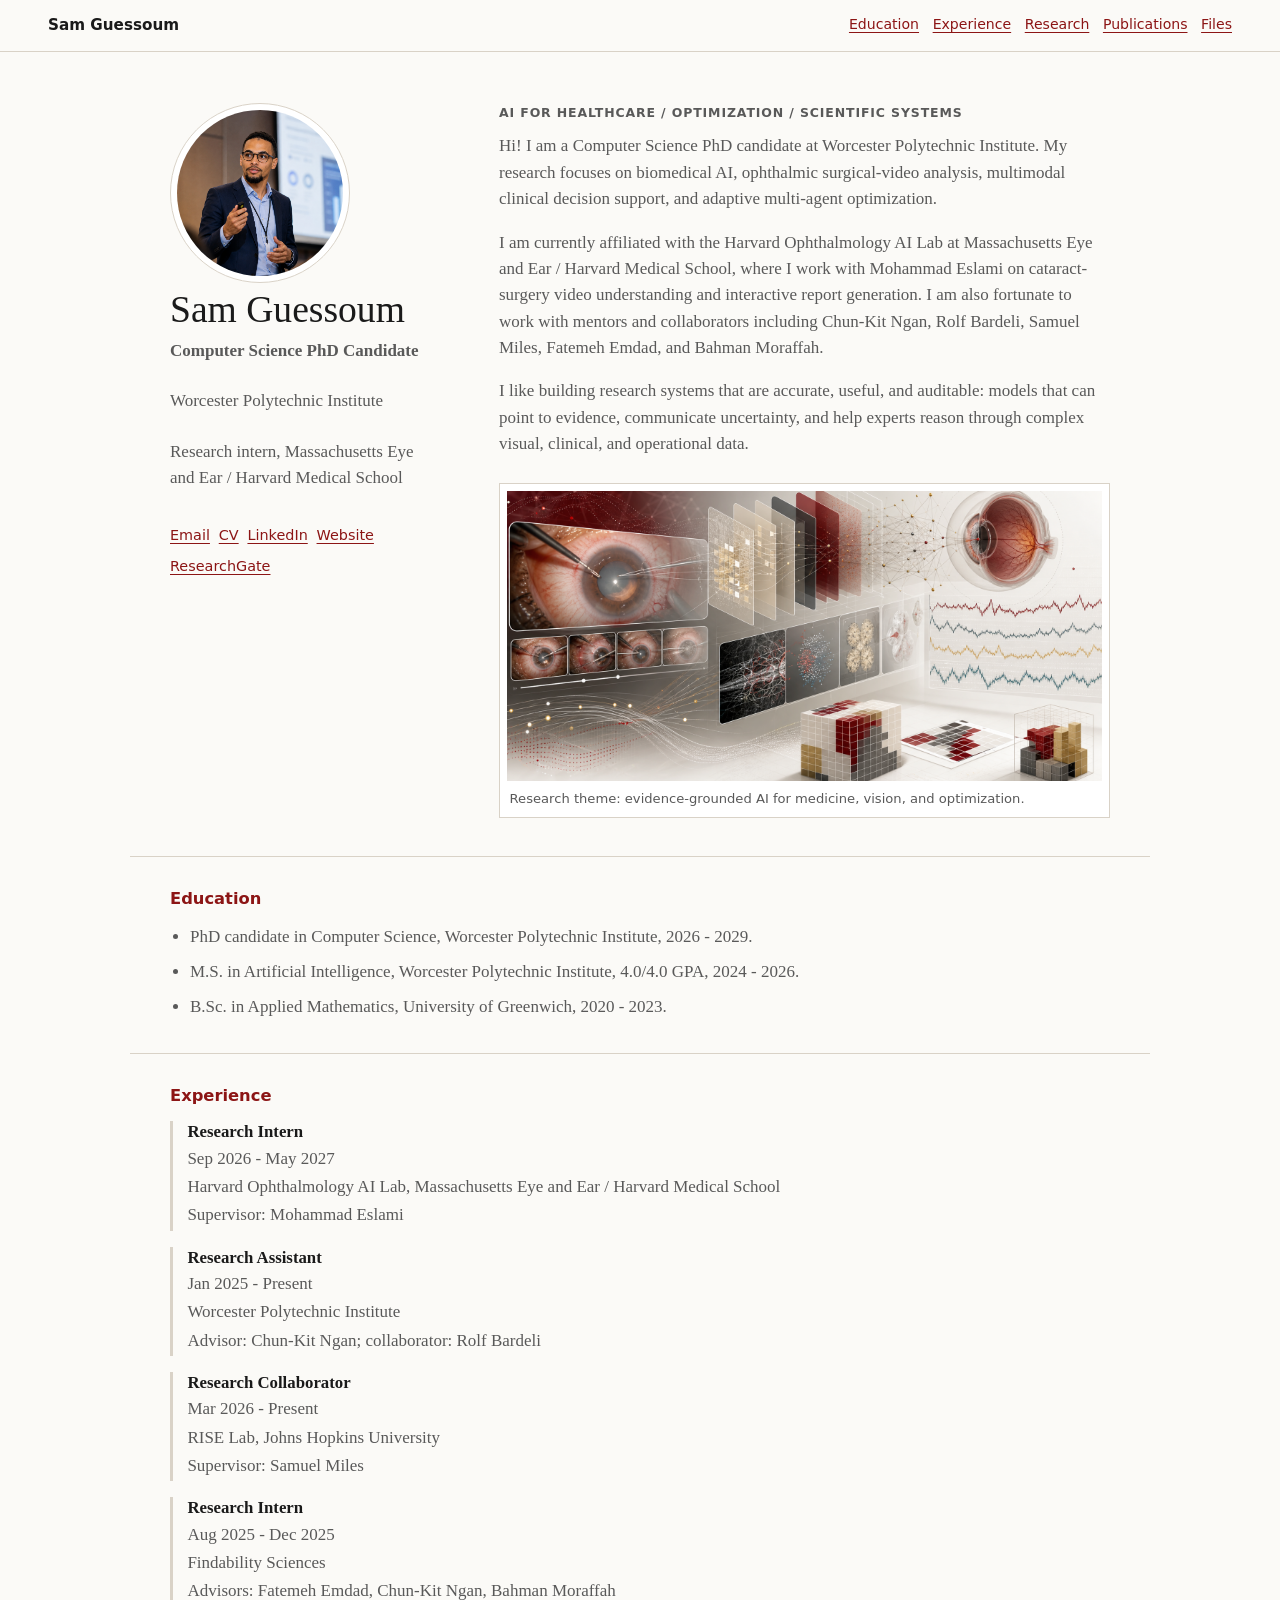
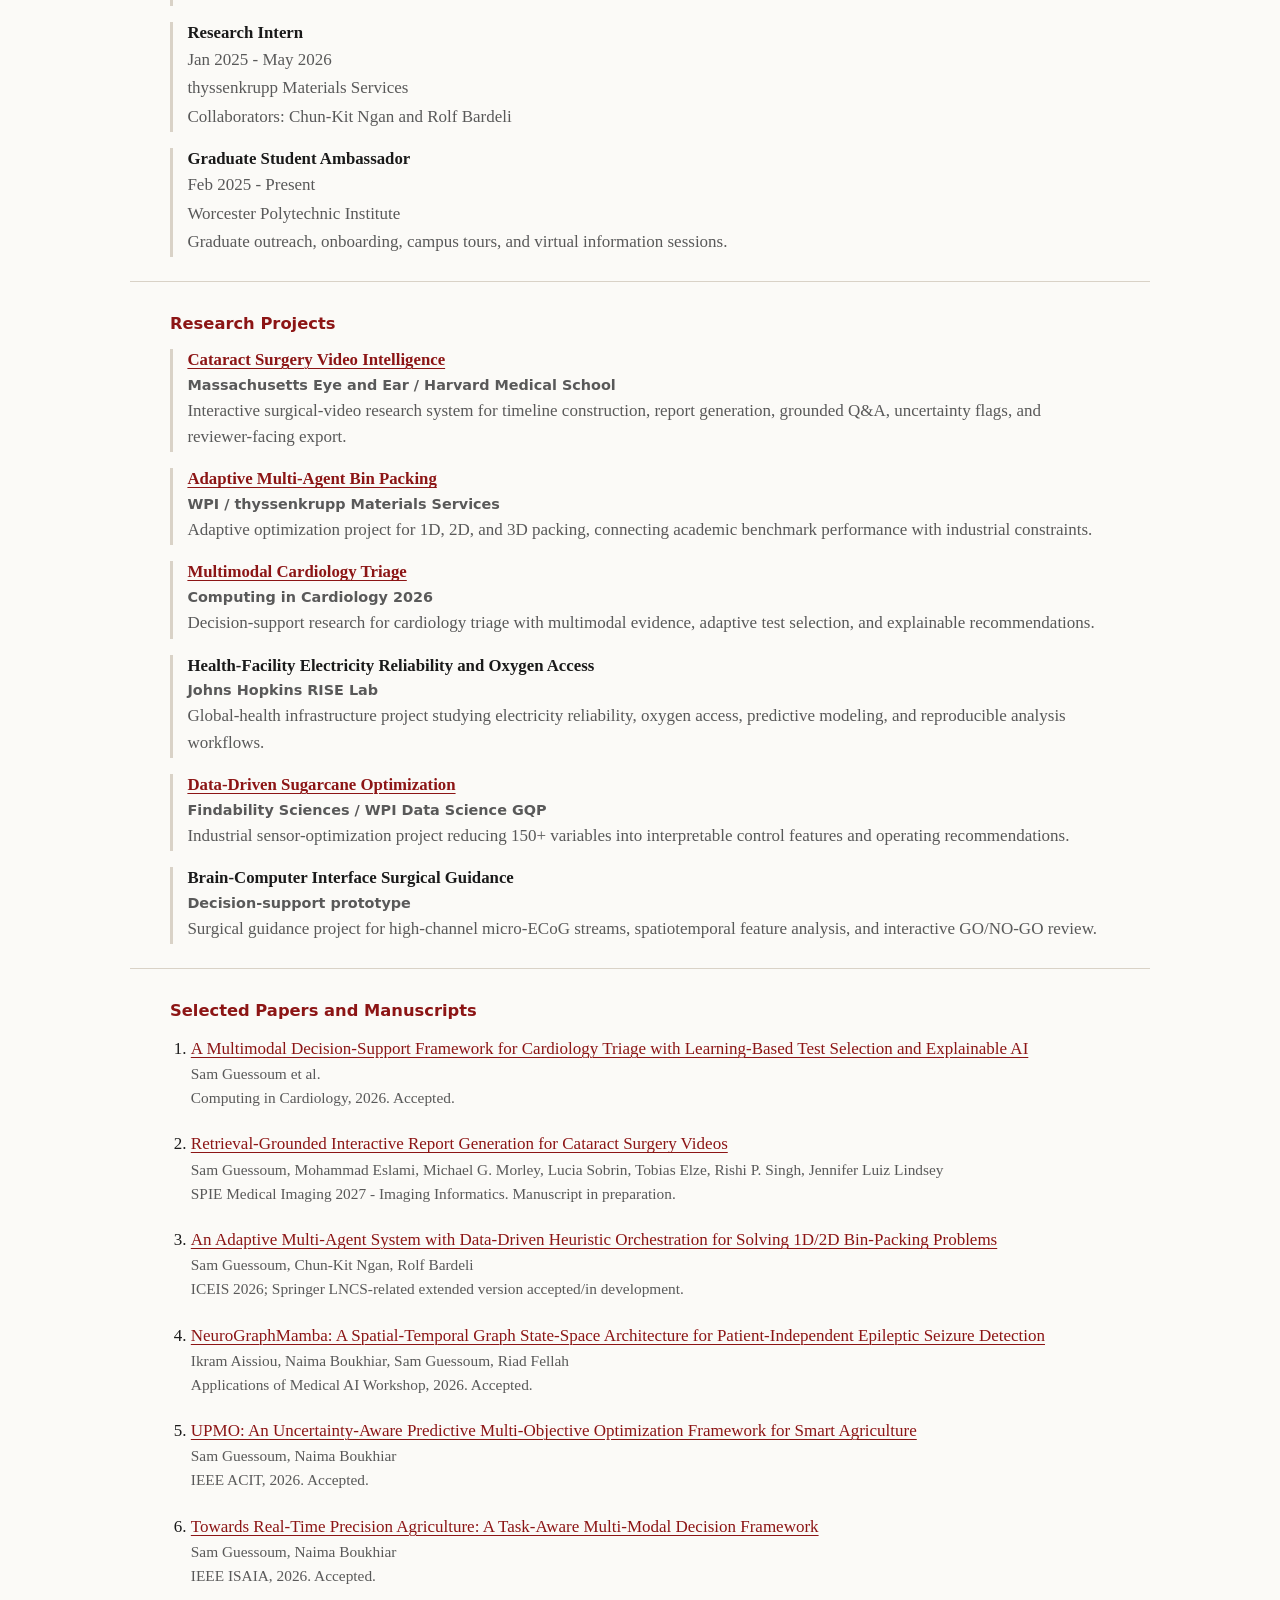
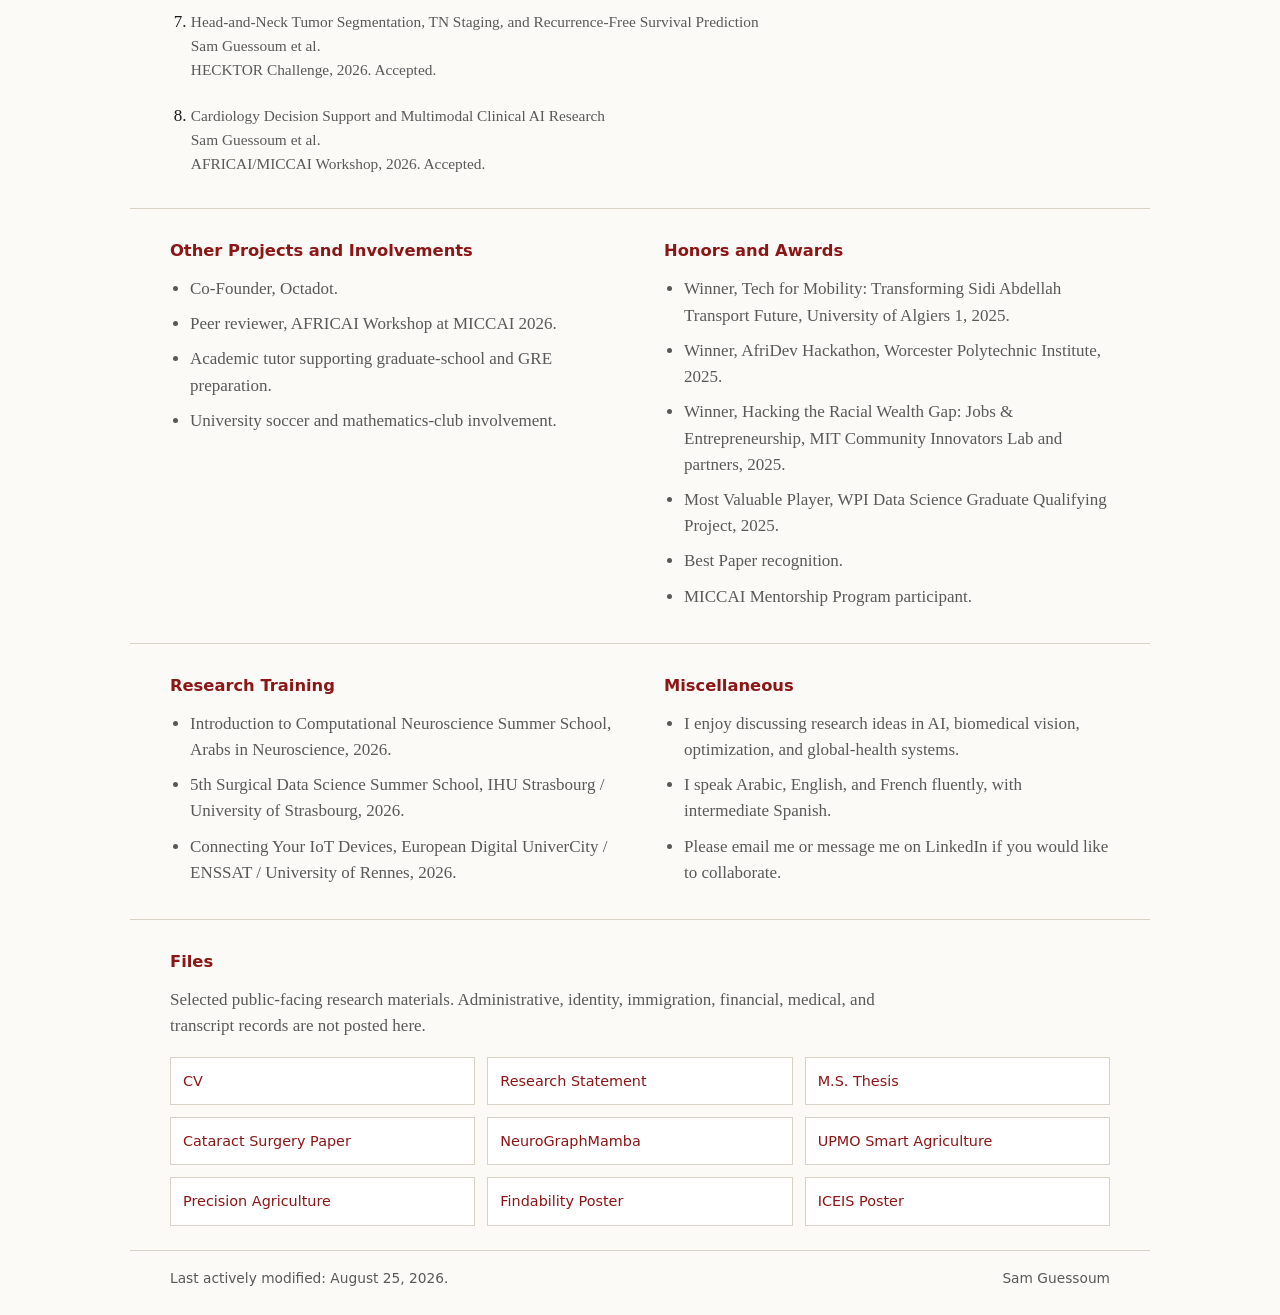
==== commit c1719f14: "Add website link to portfolio and CV" ====
--- a/index.html
+++ b/index.html
@@ -37,6 +37,7 @@
             <a href="mailto:msguessoum@wpi.edu">Email</a>
             <a href="files/Sam_Guessoum_Research_Resume_Improved.pdf">CV</a>
             <a href="https://www.linkedin.com/in/sam-guessoum-665b43162" target="_blank" rel="noreferrer">LinkedIn</a>
+            <a href="https://sam-guessoum.github.io/" target="_blank" rel="noreferrer">Website</a>
             <a href="https://www.researchgate.net/profile/Sam-Guessoum" target="_blank" rel="noreferrer">ResearchGate</a>
           </div>
         </aside>
--- a/styles.css
+++ b/styles.css
@@ -97,23 +97,22 @@
 
 .portrait-wrap {
   width: 180px;
+  height: 180px;
   max-width: 100%;
   border: 1px solid var(--line);
   background: var(--paper);
-  padding: 0.45rem;
+  padding: 0.35rem;
+  overflow: hidden;
+  border-radius: 50%;
 }
 
 .portrait {
-  display: grid;
+  display: block;
   width: 100%;
-  aspect-ratio: 1;
-  place-items: center;
-  background:
-    linear-gradient(135deg, rgb(140 21 21 / 16%), transparent 42%),
-    linear-gradient(45deg, rgb(53 106 109 / 16%), transparent 52%),
-    var(--soft);
-  color: var(--link);
-  font-size: 3rem;
+  height: 100%;
+  object-fit: cover;
+  object-position: center 35%;
+  border-radius: 50%;
 }
 
 h1,
